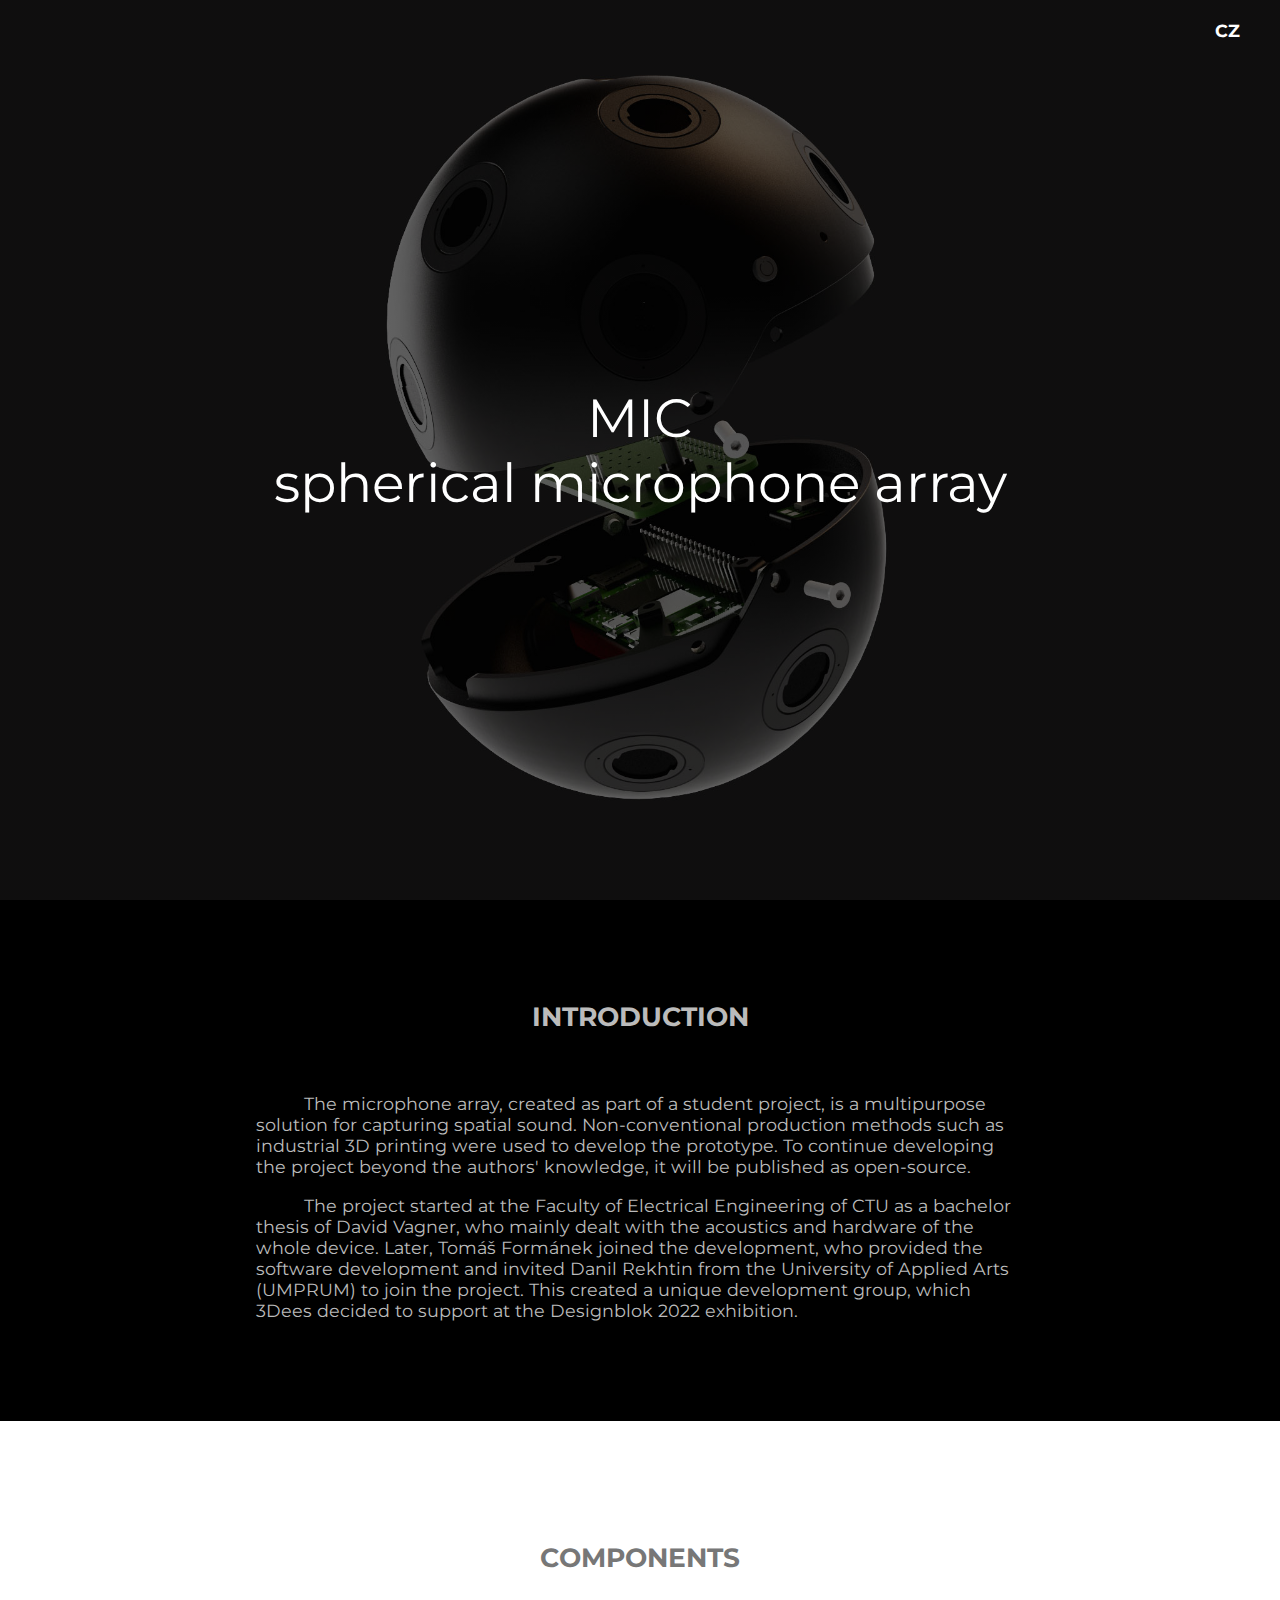
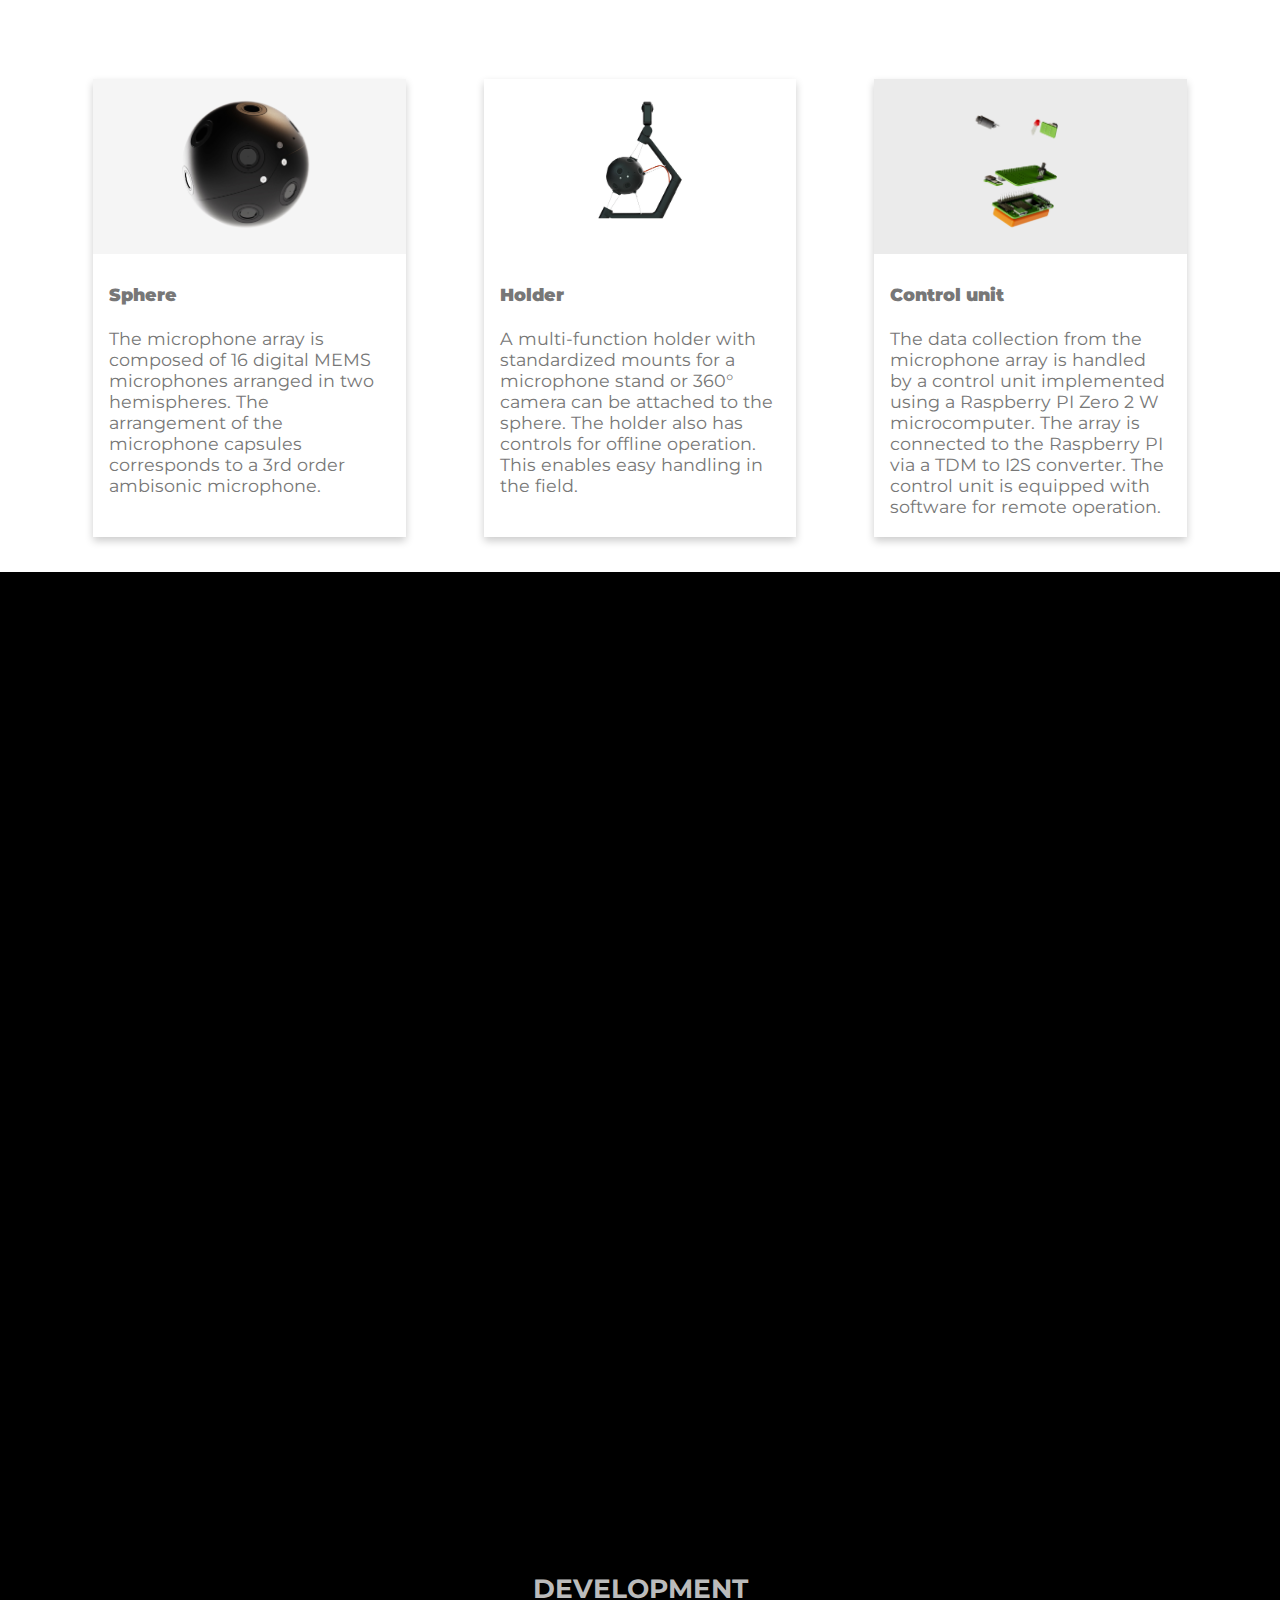
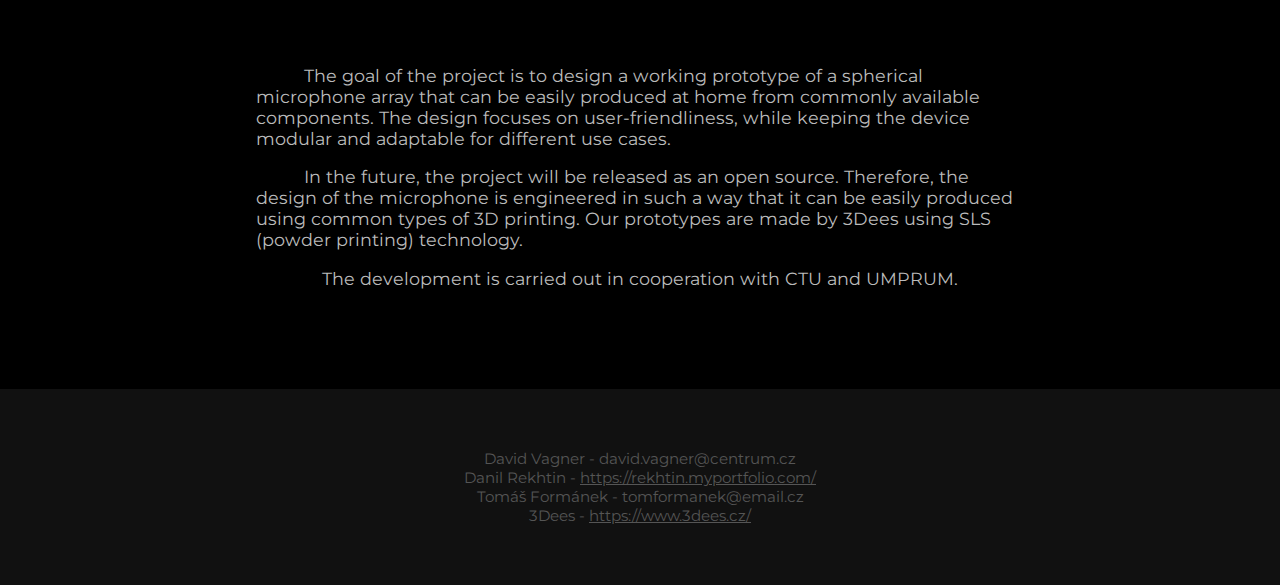
==== index_en.html @ e0c9b629 "website upload" ====
<!DOCTYPE html>
<html lang="en">
    <head>
        <meta charset="UTF-8">
        <meta name="viewport" content="width=device-width, initial-scale=1">
        <link rel="icon" type="image/x-icon" href="favicon.ico">
        <link rel="stylesheet" href="styles.css">
        <title>
            MIC          
        </title>
    </head>
    <body>

        <div class="showcase parallax">
            <a href="index.html" style="text-decoration: none; color:white; position:absolute; right: 40px; top: 20px;" ><b>CZ</b></a>
            <div class="caption">
                <div class="captionbox" style="color: white;">MIC<br/> spherical microphone array</div>
            </div>
        </div>


        <section id="introduction" class="innersection textsection">
            <h2>Introduction</h2>
            <p>
                The microphone array, created as part of a student project, is a multipurpose solution for capturing spatial sound. 
                Non-conventional production methods such as industrial 3D printing were used to develop the prototype. To continue developing the project beyond the authors' knowledge, it will be published as open-source.
            </p>
            <p>
                The project started at the Faculty of Electrical Engineering of CTU as a bachelor thesis of David Vagner, who mainly dealt with the acoustics and hardware of the whole device. 
                Later, Tomáš Formánek joined the development, who provided the software development and invited Danil Rekhtin from the University of Applied Arts (UMPRUM) to join the project. 
                This created a unique development group, which 3Dees decided to support at the Designblok 2022 exhibition.
            </p>
        </section>


        <section id="description" class="cardsection">
            <div class="innersection textsection">

            </div>
            <h2>Components</h2>
            <div class="cardboard">

                <div class="card">
                    <img src="tilepic1.jpg" alt="Sphere" style="width:100%">
                    <div class="container">
                        <h4><b>Sphere</b></h4>
                        <p>
                            The microphone array is composed of 16 digital MEMS microphones arranged in two hemispheres. 
                            The arrangement of the microphone capsules corresponds to a 3rd order ambisonic microphone.
                        </p>
                    </div>
                </div>

                <div class="card">
                    <img src="tilepic2.jpg" alt="Holder" style="width:100%">
                    <div class="container">
                        <h4><b>Holder</b></h4>
                        <p>
                            A multi-function holder with standardized mounts for a microphone stand or 360° camera can be attached to the sphere. 
                            The holder also has controls for offline operation. This enables easy handling in the field.
                        </p>
                    </div>
                </div>

                <div class="card">
                    <img src="tilepic3.jpg" alt="Control unit" style="width:100%">
                    <div class="container">
                        <h4><b>Control unit</b></h4>
                        <p>
                            The data collection from the microphone array is handled by a control unit implemented using a Raspberry PI Zero 2 W microcomputer. 
                            The array is connected to the Raspberry PI via a TDM to I2S converter.
                            The control unit is equipped with software for remote operation.
                    
                        </p>
                    </div>
                </div>

            </div>

        </section>

        <div class="middlepic parallax ">
            <div class="caption">
                <div class="captionbox"></div>
            </div>
        </div>


 

        <section id="development" class="innersection textsection">
            <h2>Development</h2>
            <p>
                The goal of the project is to design a working prototype of a spherical microphone array that can be easily produced at home from commonly available components.
                The design focuses on user-friendliness, while keeping the device modular and adaptable for different use cases.
            </p>
            <p>
                In the future, the project will be released as an open source. 
                Therefore, the design of the microphone is engineered in such a way that it can be easily produced using common types of 3D printing. 
                Our prototypes are made by 3Dees using SLS (powder printing) technology.            
            </p>
            <div style="text-align: center;">
                <span >The development is carried out in cooperation with CTU and UMPRUM. </span>
            </div>

  
        </section>

        <footer class="textsection">
            <p style="text-indent: 0px; text-align:center; padding-top: 60px; padding-bottom: 60px; color: #555; font-size: 0.9rem;">
                David Vagner - david.vagner@centrum.cz
<br/>
                Danil Rekhtin - <a href="https://rekhtin.myportfolio.com/">https://rekhtin.myportfolio.com/</a>
<br/>
                Tomáš Formánek - tomformanek@email.cz
<br/>
                3Dees - <a href="https://www.3dees.cz/">https://www.3dees.cz/</a>
</p>

        </footer>
    </body>
</html>
---- styles.css ----
@font-face {
  font-family: 'Montseratt'; 
  src: url('Montserrat-VariableFont_wght.ttf'); 
}

.card {
    box-shadow: 0 4px 8px 0 rgba(0,0,0,0.2);
    transition: 0.3s;
    width: 25%;
    background-color: white;
    min-width: 200px;
    margin-top: 30px;
  }

  .card p{
    text-indent: 0ch;
  }
  
  .card:hover {
    box-shadow: 0 8px 20px 0 rgba(0, 0, 0, 0.2);
  }
  
  .container {
    padding: 2px 16px;
  }

  .cardboard{
    display:flex;
    flex-direction: row;
    justify-content: space-evenly;
    padding: 15px;
  }

  
  .textsection{
    padding: 0% 20%;
  }

  @media (max-width: 820px) {
    .cardboard{
      display:flex;
      flex-direction: column;
      align-items: center;
      padding: 15px;
    }
    .card {
      box-shadow: 0 4px 8px 0 rgba(0,0,0,0.2);
      transition: 0.3s;
      width: 100%;
      max-width: 350px;
      background-color: white;
    }
    .textsection{
      padding: 0% 5%;
    }
  }

.cardsection{
    padding: 20px 0px;
    color: #777;
    background-color: white;
}

.showcase {

   background: linear-gradient( rgba(0, 0, 0, 0.6), rgba(0, 0, 0, 0.6) ), url('titlepic.jpg');
}

.middlepic{
  background-image: url("interpic.jpg");
}

.parallax{
  height: 100%; 
  background-attachment: fixed;
  background-position: center;
  background-repeat: no-repeat;
  background-size: cover;
}

  body, html {
    height: 100%;
    margin: 0;
    font: 1.05rem "Montseratt", sans-serif;
    color: #bbb;
    background-color: #000;
  }
  
  footer{
    background-color: #111;
    color: #777;
    font-size: 0.85rem;
  }

  .caption {
    position: relative;
    left: 0;
    top: 50%;
    -ms-transform: translateY(-50%);
    transform: translateY(-50%);
    width: 100%;
    text-align: center;
  }
  
  .captionbox {
    color: #fff;
    padding: 18px;
    font-size: 3.2rem;
    max-width: 800px;
    margin-left: auto;
    margin-right: auto;
  }

  #topbar {
    z-index:1;
    overflow: hidden;
    height: 5%;
    background-color: #111;
    position: fixed; 
    top: 0; 
    width: 100%; 
  }

  #logo{
    height: 100%;
    margin-left: 1%;
  }

  .innersection{
    margin: 100px 0px;
  }


  h2{
    text-align: center;
    margin-bottom: 60px;
    text-transform: uppercase;
  }

  p{
    text-indent: 4ch;
  }

  li{
    margin-bottom: 30px;
  }

  a{
    color:#555;
    text-decoration: underline;
  }
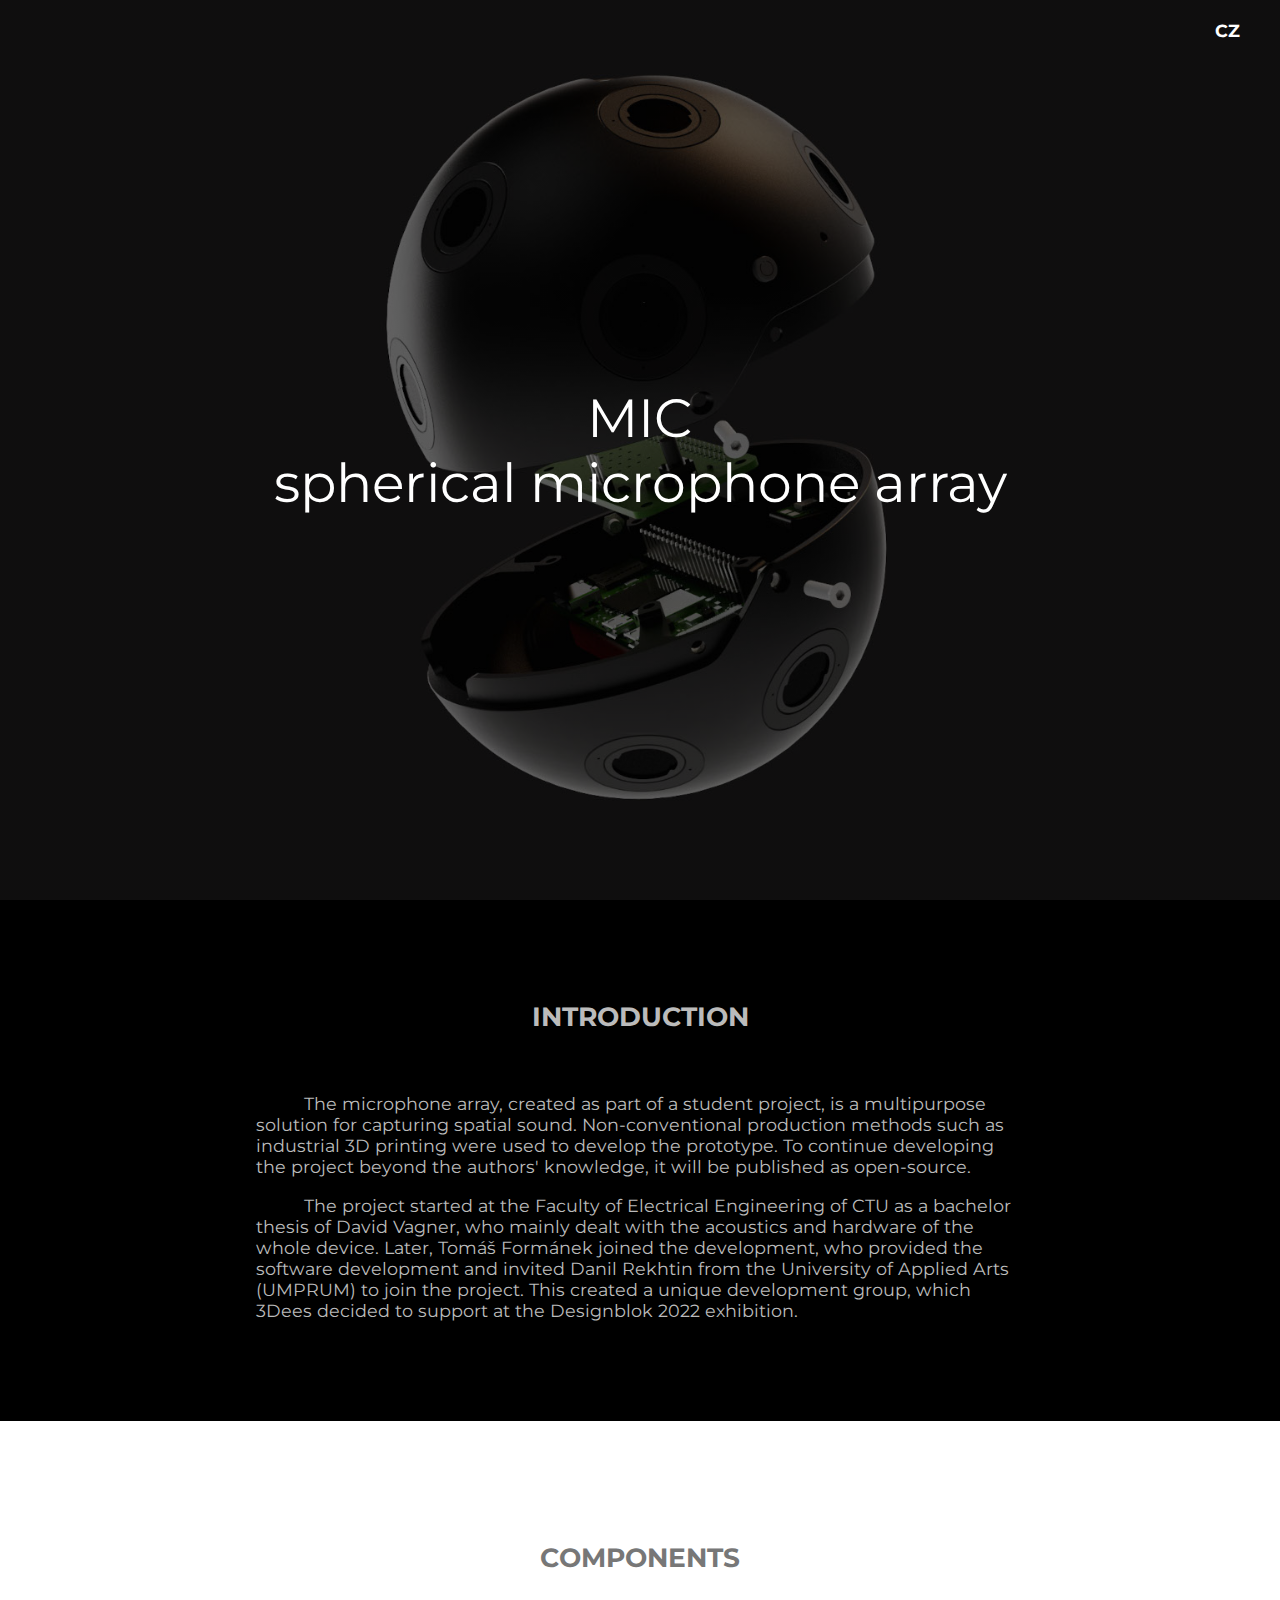
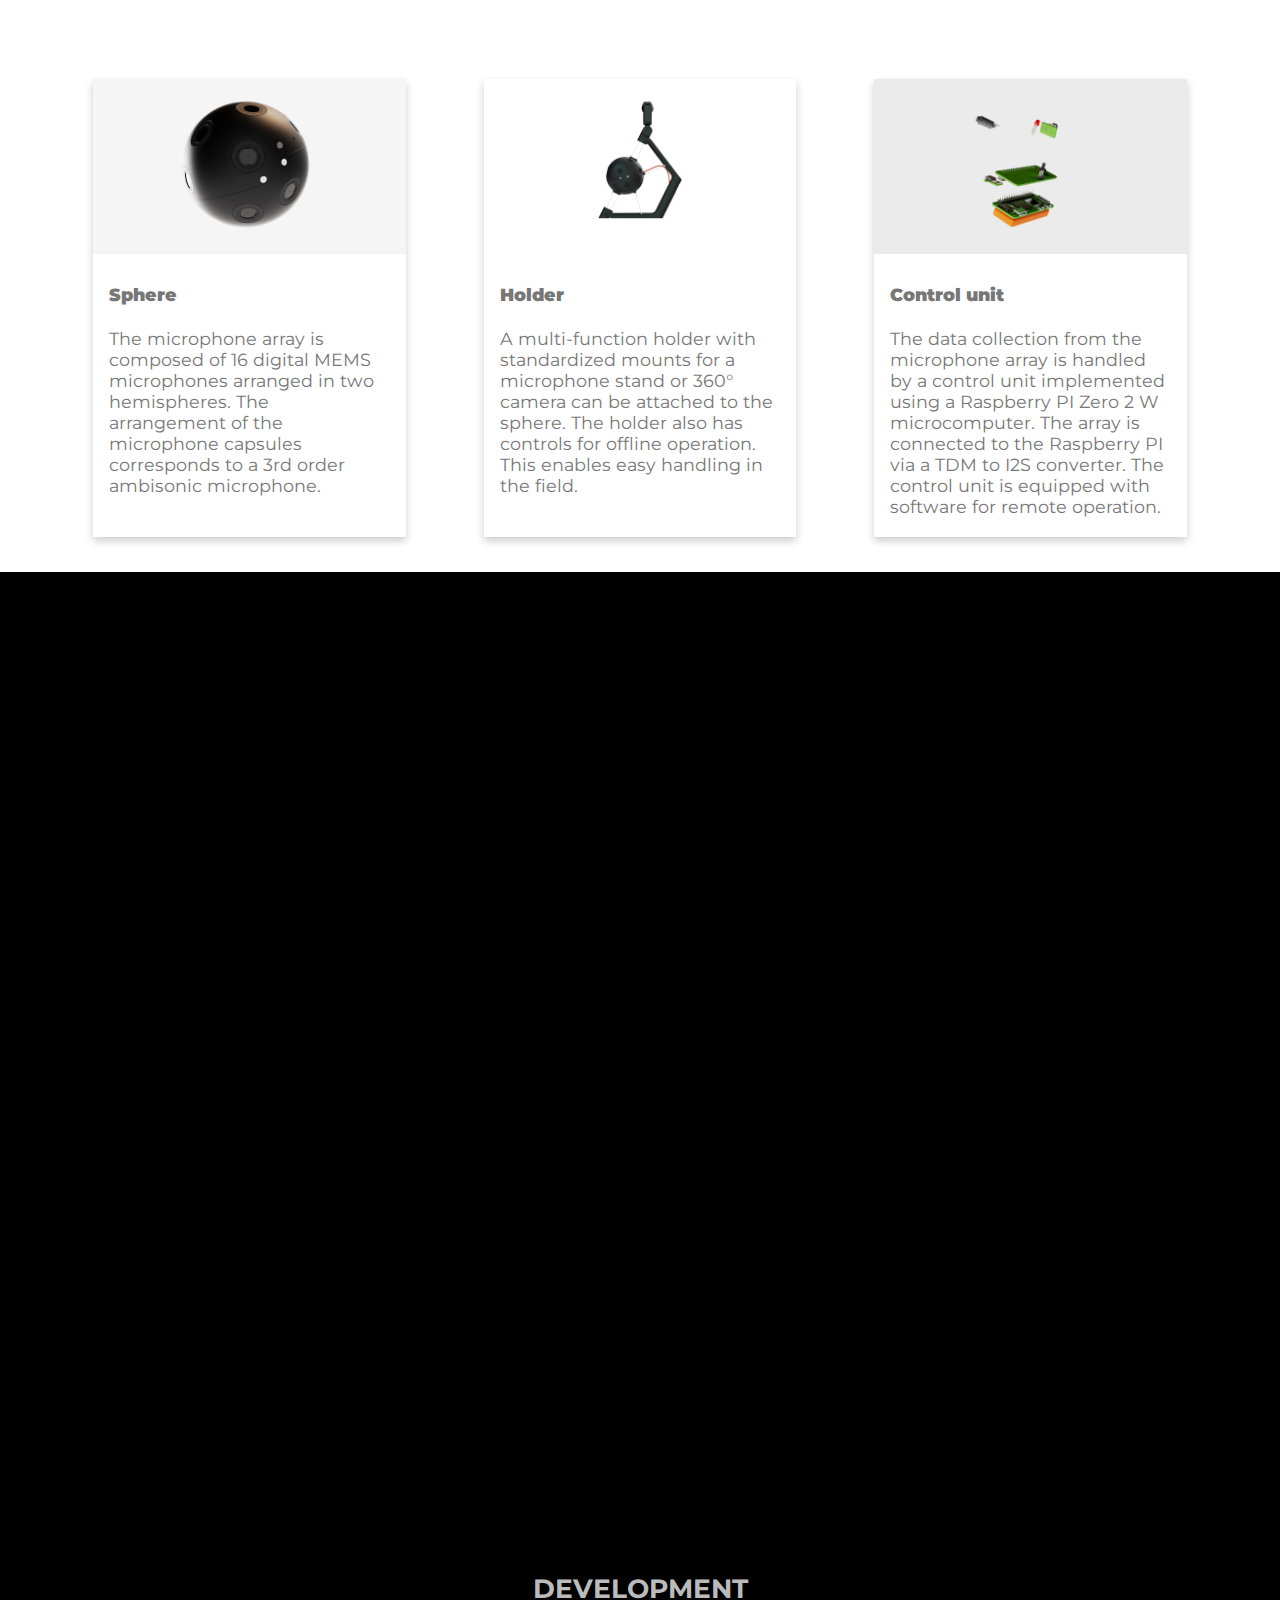
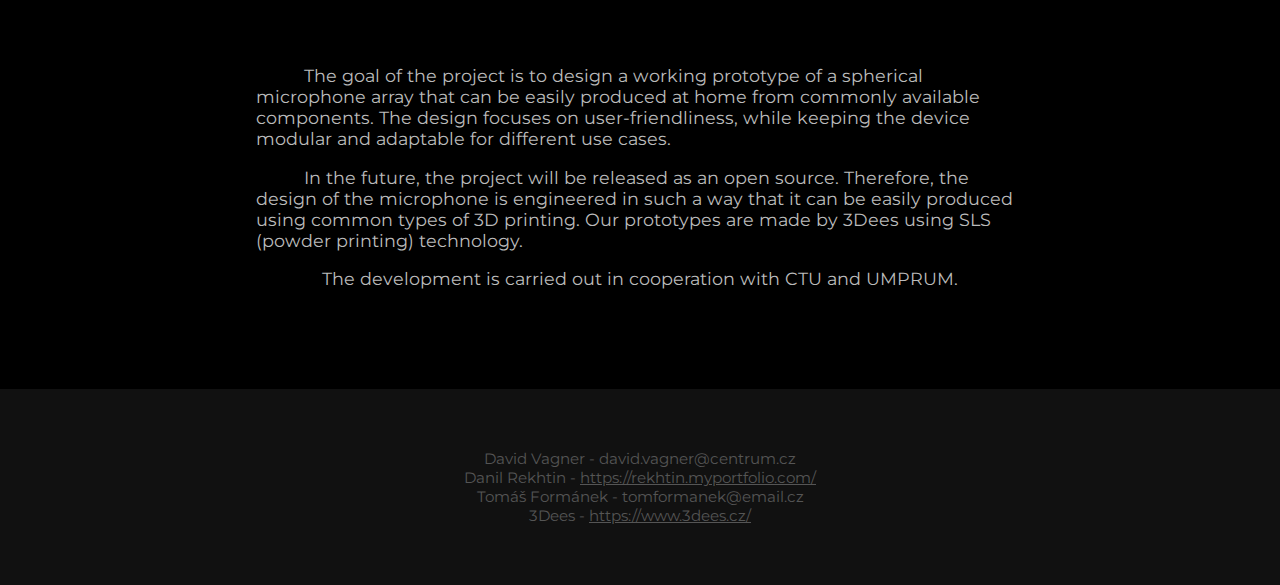
==== commit 8a2c4ce5: "meta edit on both" ====
--- a/index_en.html
+++ b/index_en.html
@@ -2,8 +2,9 @@
 <html lang="en">
     <head>
         <meta charset="UTF-8">
-        <meta name="viewport" content="width=device-width, initial-scale=1">
-        <link rel="icon" type="image/x-icon" href="favicon.ico">
+        <meta name="author" content="Tomáš Formánek">
+        <meta name="viewport" content="width=device-width, initial-scale=1.0">
+        <link rel="icon" type="image/x-icon" href="https://mic-sphere.github.io/favicon.ico">
         <link rel="stylesheet" href="styles.css">
         <title>
             MIC          
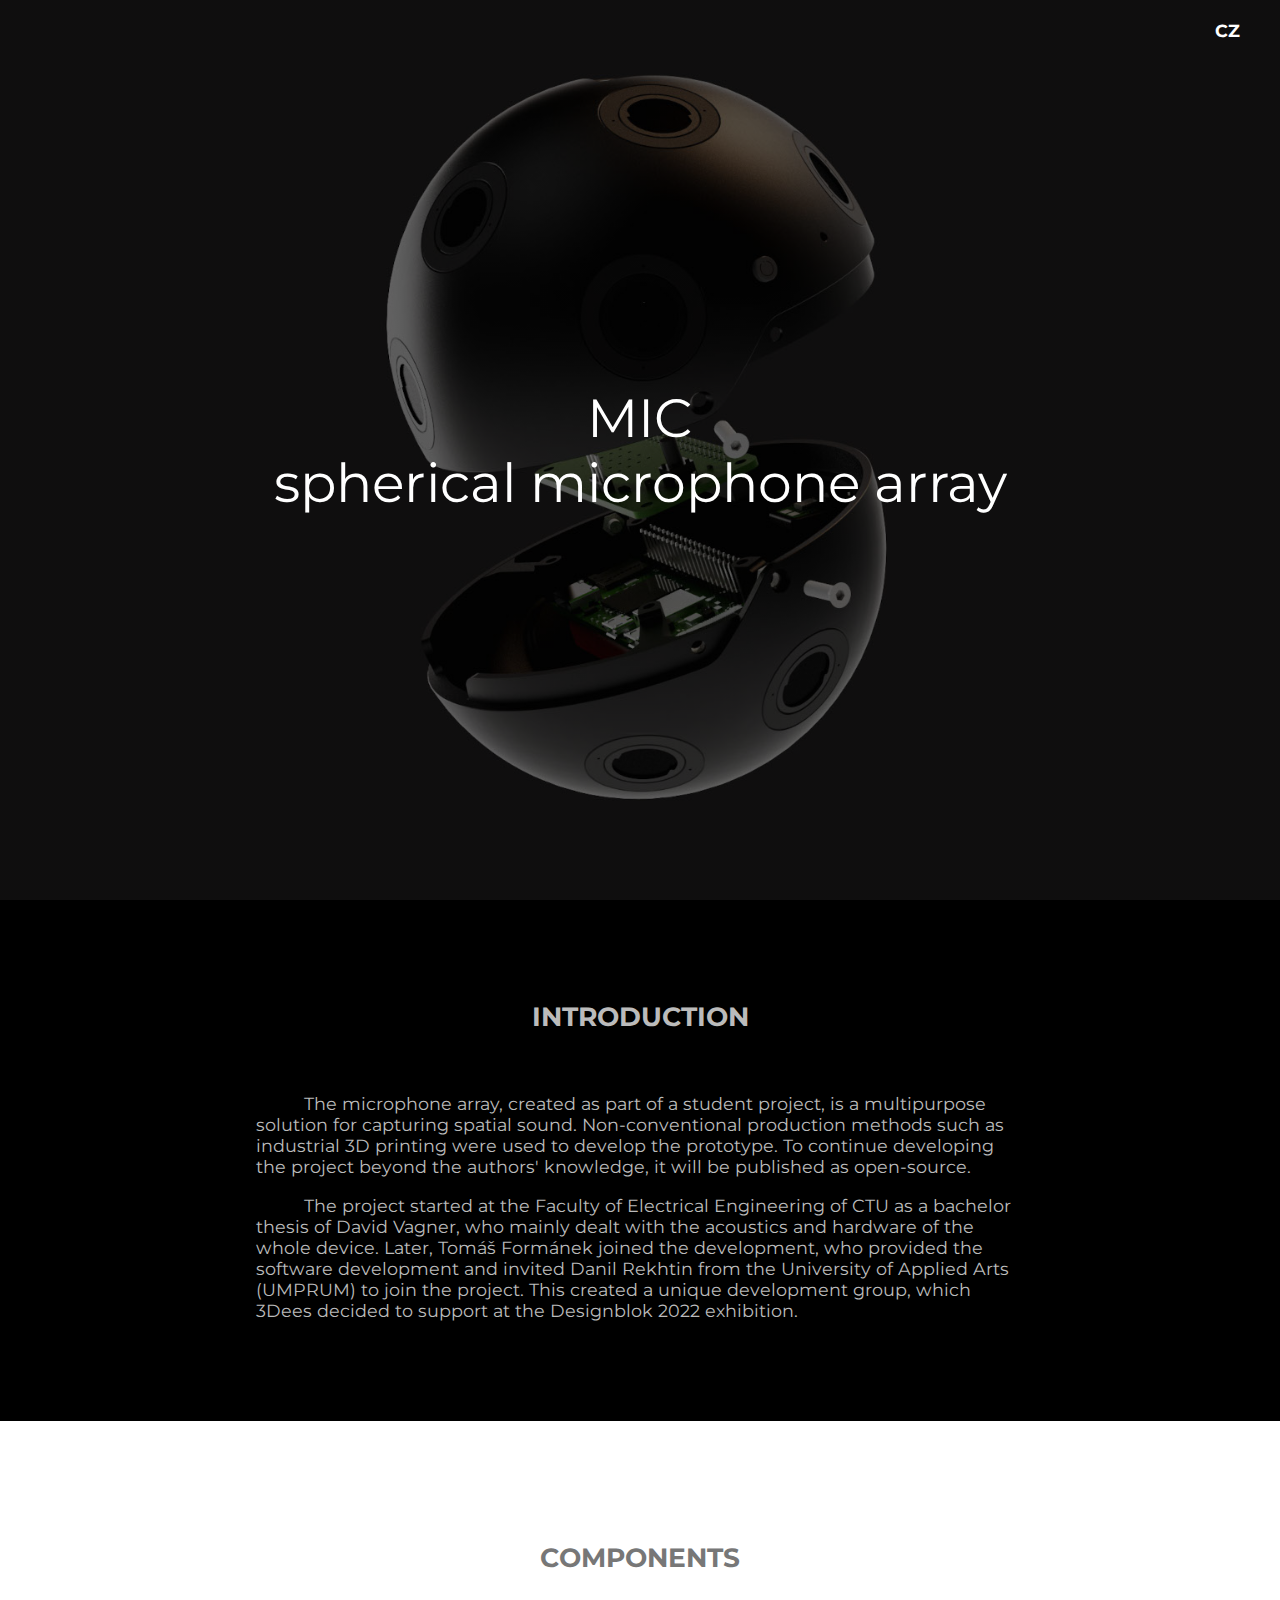
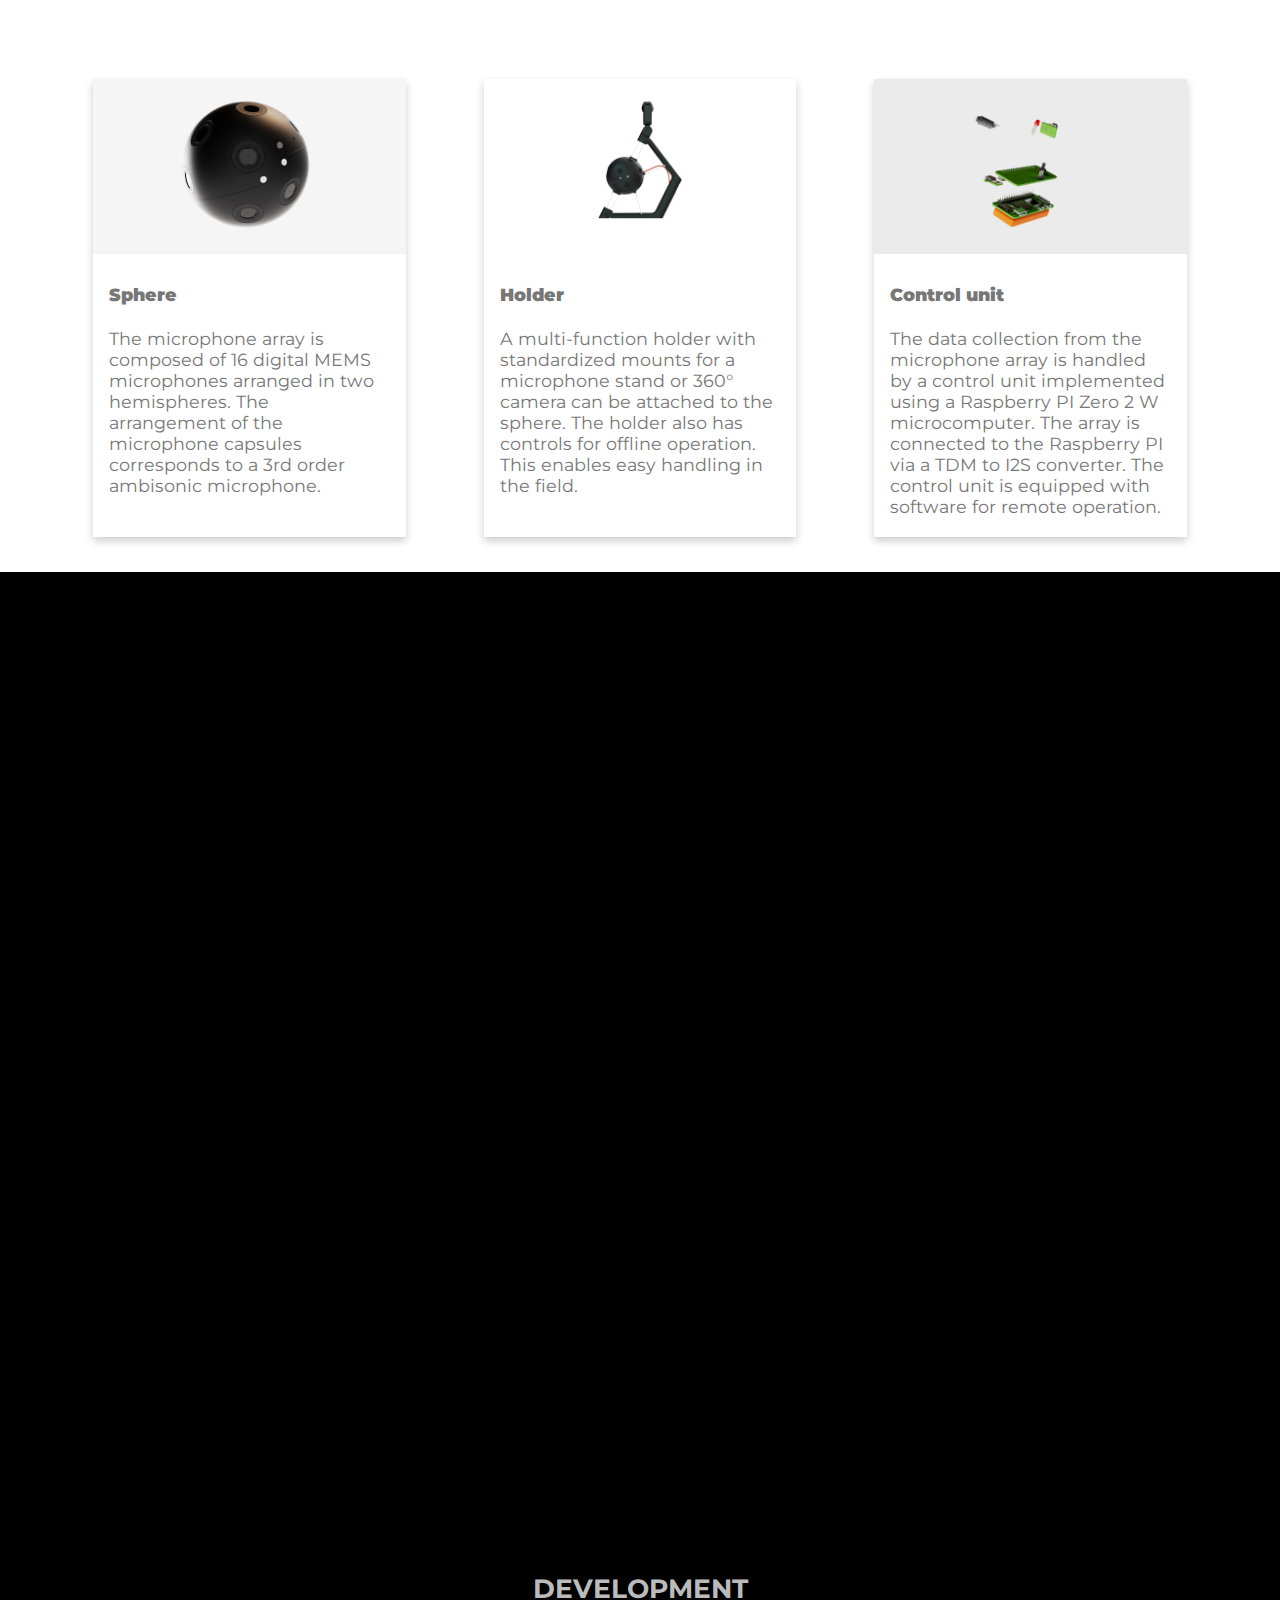
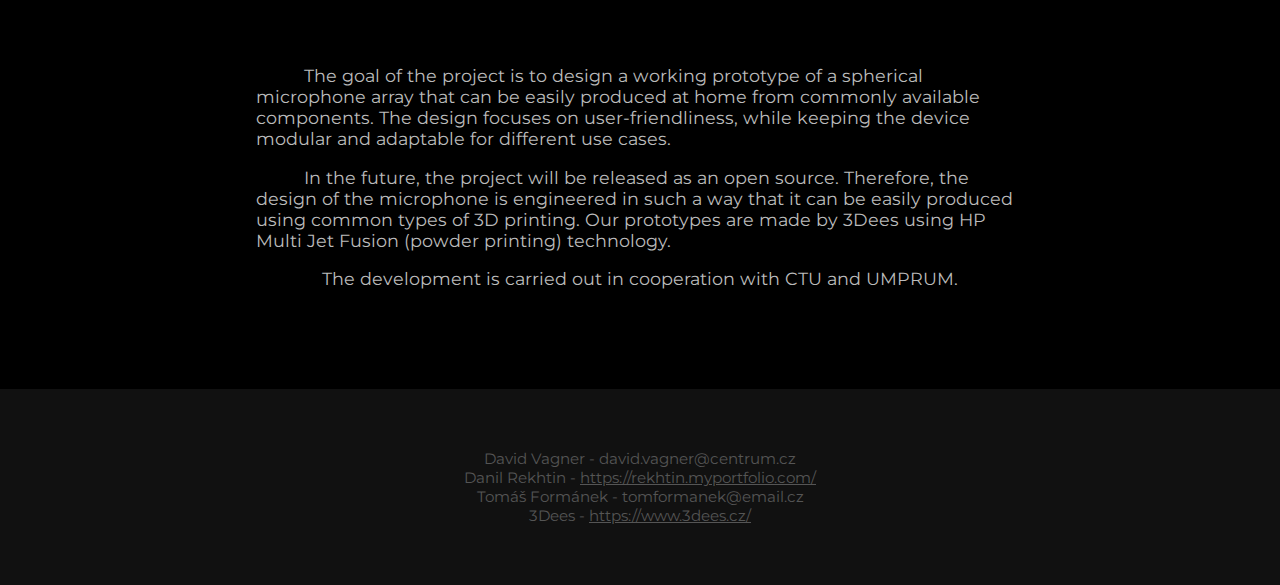
==== commit 957dbf67: "print technology corrected" ====
--- a/index_en.html
+++ b/index_en.html
@@ -98,7 +98,7 @@
             <p>
                 In the future, the project will be released as an open source. 
                 Therefore, the design of the microphone is engineered in such a way that it can be easily produced using common types of 3D printing. 
-                Our prototypes are made by 3Dees using SLS (powder printing) technology.            
+                Our prototypes are made by 3Dees using HP Multi Jet Fusion (powder printing) technology.            
             </p>
             <div style="text-align: center;">
                 <span >The development is carried out in cooperation with CTU and UMPRUM. </span>
